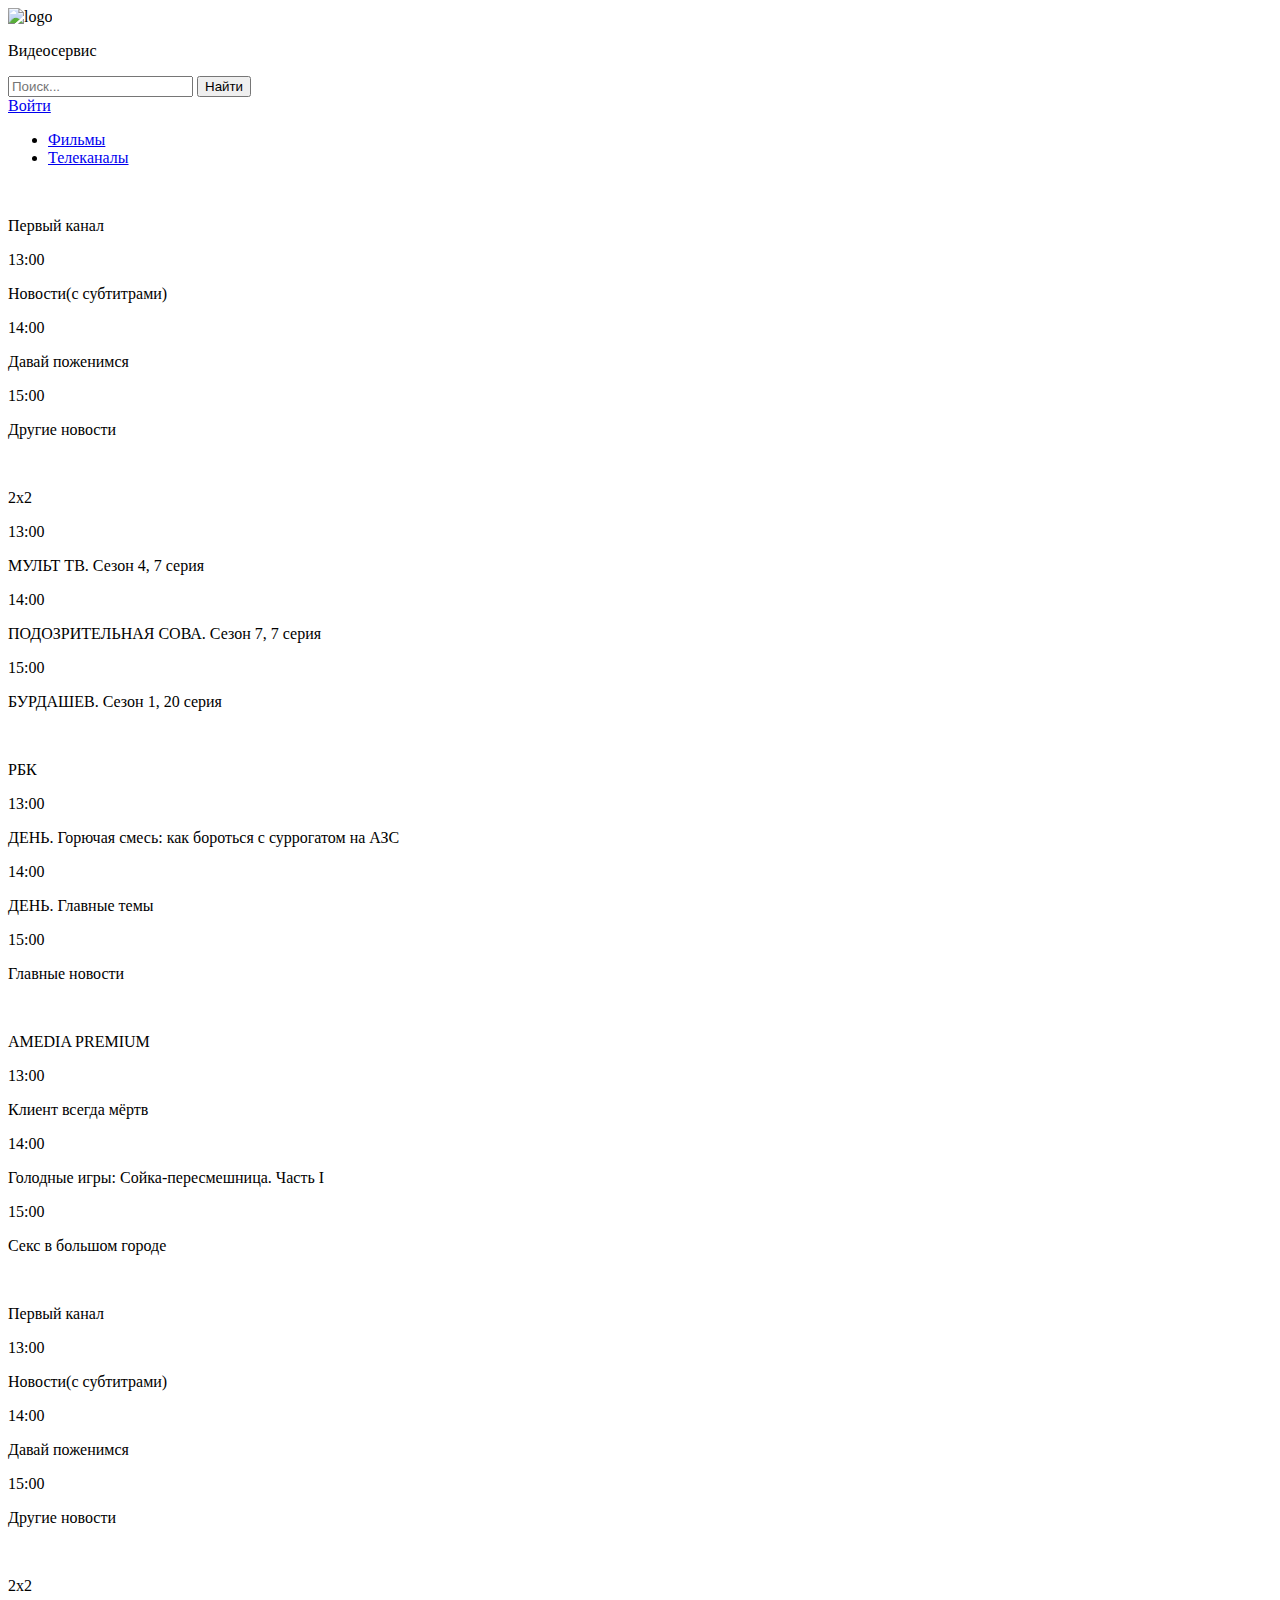
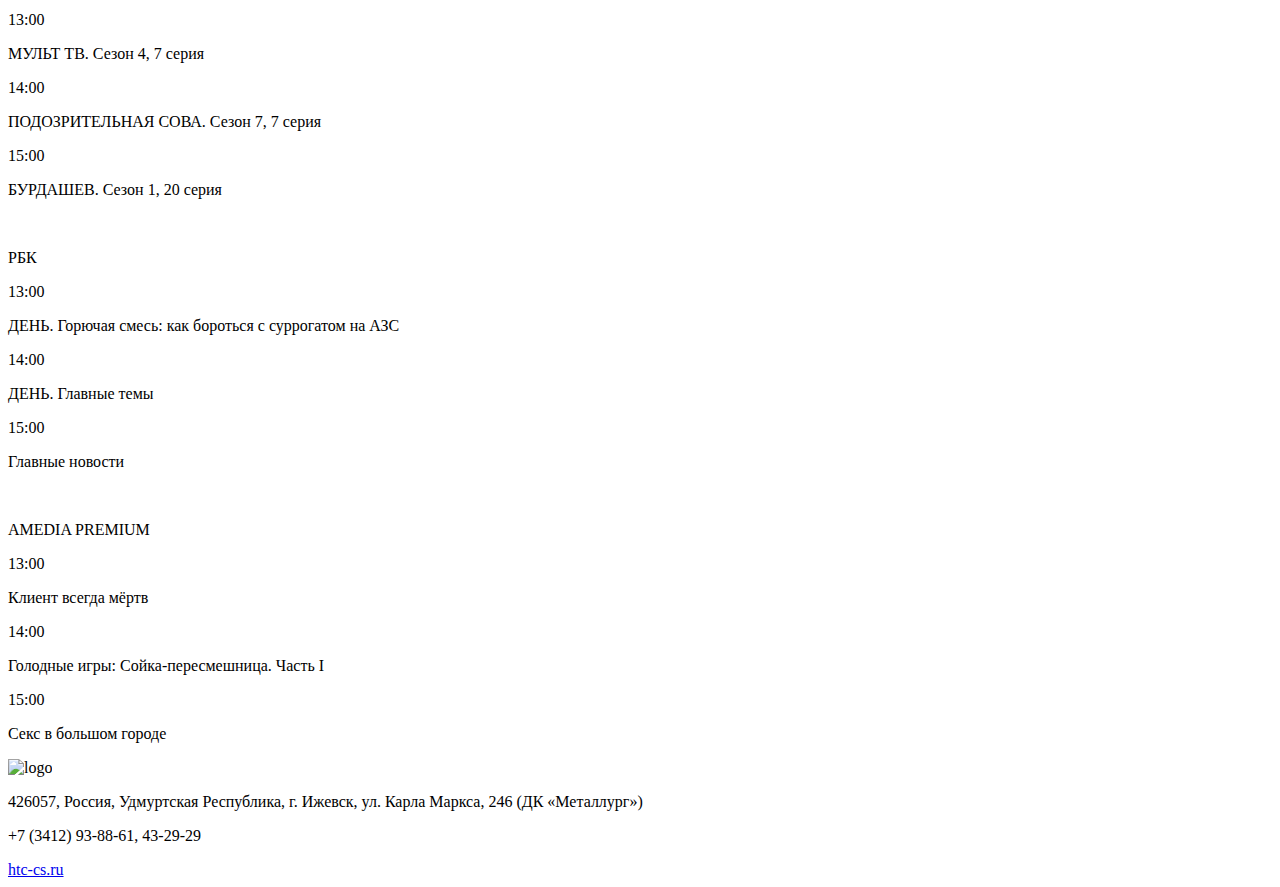
==== canals.html @ c3267f97 "Add files via upload" ====
<!DOCTYPE html>
<html lang="en">
  <head>
    <meta charset="UTF-8" />
    <meta name="viewport" content="width=device-width, initial-scale=1.0" />
    <link rel="stylesheet" href="css/style.css" />
    <title>Телеканалы</title>
  </head>
  <body>
    <div class="container">
      <header class="header">
        <div class="header__logo">
          <img src="img/sign.png" alt="logo" />
          <p class="header__logo_name">Видеосервис</p>
        </div>
        <form class="header__search">
          <input
            class="header__search_txt"
            type="text"
            placeholder="Поиск..."
          />
          <input class="header__search_btn" type="button" value="Найти" />
        </form>
        <form class="header__login" action="">
            <a href="sign.html" class="header__login_btn" type="button" >Войти</a>
          </form>
      </header>

      <main>
        <nav>
          <ul class="nav__ul">
            <li class="nav__ul_li">
              <a class="nav__ul_a" href="index.html">Фильмы</a>
            </li>
            <li class="nav__ul_li">
              <a class="nav__ul_a" href="canals.html">Телеканалы</a>
            </li>
          </ul>
        </nav>
        <div class="skroll">
        <div class="telegid">
            <div class="telegid_item">
                <div class="img_holder">
                    <img src="img/1st.png" alt="">
                </div>
                <div class="text_holder">
                    <p>Первый канал</p>
                    <div class="main_text">
                        <div class="telegid_time first">
                            <p>13:00</p>
                            <p>Новости(с субтитрами)</p>
                        </div>
                        <div class="telegid_time">
                            <p>14:00</p>
                            <p>Давай поженимся</p>
                        </div>
                        <div class="telegid_time">
                            <p>15:00</p>
                            <p>Другие новости</p>
                        </div>
                    </div>
                </div>
            </div>

            <div class="telegid_item">
                <div class="img_holder">
                    <img src="img/2x2.png" alt="">
                </div>
                <div class="text_holder">
                    <p>2x2</p>
                    <div class="main_text">
                        <div class="telegid_time first">
                            <p>13:00</p>
                            <p>МУЛЬТ ТВ. Сезон 4, 7 серия</p>
                        </div>
                        <div class="telegid_time">
                            <p>14:00</p>
                            <p>ПОДОЗРИТЕЛЬНАЯ СОВА. Сезон 7, 7 серия</p>
                        </div>
                        <div class="telegid_time">
                            <p>15:00</p>
                            <p>БУРДАШЕВ. Сезон 1, 20 серия</p>
                        </div>
                    </div>
                </div>
            </div>

            <div class="telegid_item">
                <div class="img_holder">
                    <img src="img/rbc.png" alt="">
                </div>
                <div class="text_holder">
                    <p>РБК</p>
                    <div class="main_text">
                        <div class="telegid_time first">
                            <p>13:00</p>
                            <p>ДЕНЬ. Горючая смесь: как бороться с суррогатом на АЗС</p>
                        </div>
                        <div class="telegid_time">
                            <p>14:00</p>
                            <p>ДЕНЬ. Главные темы</p>
                        </div>
                        <div class="telegid_time">
                            <p>15:00</p>
                            <p>Главные новости</p>
                        </div>
                    </div>
                </div>
            </div>

            <div class="telegid_item">
                <div class="img_holder">
                    <img src="img/amedia.png" alt="">
                </div>
                <div class="text_holder">
                    <p>AMEDIA PREMIUM</p>
                    <div class="main_text">
                        <div class="telegid_time first">
                            <p>13:00</p>
                            <p>Клиент всегда мёртв</p>
                        </div>
                        <div class="telegid_time">
                            <p>14:00</p>
                            <p>Голодные игры: Сойка-пересмешница. Часть I</p>
                        </div>
                        <div class="telegid_time">
                            <p>15:00</p>
                            <p>Секс в большом городе</p>
                        </div>
                    </div>
                </div>
            </div>
            <div class="telegid_item">
              <div class="img_holder">
                  <img src="img/1st.png" alt="">
              </div>
              <div class="text_holder">
                  <p>Первый канал</p>
                  <div class="main_text">
                      <div class="telegid_time first">
                          <p>13:00</p>
                          <p>Новости(с субтитрами)</p>
                      </div>
                      <div class="telegid_time">
                          <p>14:00</p>
                          <p>Давай поженимся</p>
                      </div>
                      <div class="telegid_time">
                          <p>15:00</p>
                          <p>Другие новости</p>
                      </div>
                  </div>
              </div>
          </div>

          <div class="telegid_item">
              <div class="img_holder">
                  <img src="img/2x2.png" alt="">
              </div>
              <div class="text_holder">
                  <p>2x2</p>
                  <div class="main_text">
                      <div class="telegid_time first">
                          <p>13:00</p>
                          <p>МУЛЬТ ТВ. Сезон 4, 7 серия</p>
                      </div>
                      <div class="telegid_time">
                          <p>14:00</p>
                          <p>ПОДОЗРИТЕЛЬНАЯ СОВА. Сезон 7, 7 серия</p>
                      </div>
                      <div class="telegid_time">
                          <p>15:00</p>
                          <p>БУРДАШЕВ. Сезон 1, 20 серия</p>
                      </div>
                  </div>
              </div>
          </div>

          <div class="telegid_item">
              <div class="img_holder">
                  <img src="img/rbc.png" alt="">
              </div>
              <div class="text_holder">
                  <p>РБК</p>
                  <div class="main_text">
                      <div class="telegid_time first">
                          <p>13:00</p>
                          <p>ДЕНЬ. Горючая смесь: как бороться с суррогатом на АЗС</p>
                      </div>
                      <div class="telegid_time">
                          <p>14:00</p>
                          <p>ДЕНЬ. Главные темы</p>
                      </div>
                      <div class="telegid_time">
                          <p>15:00</p>
                          <p>Главные новости</p>
                      </div>
                  </div>
              </div>
          </div>

          <div class="telegid_item">
              <div class="img_holder">
                  <img src="img/amedia.png" alt="">
              </div>
              <div class="text_holder">
                  <p>AMEDIA PREMIUM</p>
                  <div class="main_text">
                      <div class="telegid_time first">
                          <p>13:00</p>
                          <p>Клиент всегда мёртв</p>
                      </div>
                      <div class="telegid_time">
                          <p>14:00</p>
                          <p>Голодные игры: Сойка-пересмешница. Часть I</p>
                      </div>
                      <div class="telegid_time">
                          <p>15:00</p>
                          <p>Секс в большом городе</p>
                      </div>
                  </div>
              </div>
          </div>
        </div>
      </main>
    </div>

    <footer class="footer">
      <div class="container footer__container">
        <img class="footer__img" src="img/logo.png" alt="logo" />
        <div class="footer__info">
          <p class="footer__info_p">
            426057, Россия, Удмуртская Республика, г. Ижевск, ул. Карла Маркса,
            246 (ДК «Металлург»)
          </p>
          <p class="footer__info_p footer__par2">
            +7 (3412) 93-88-61, 43-29-29
          </p>
          <a class="footer__info_a" href="https://htc-cs.ru">htc-cs.ru</a>
        </div>
      </div>
    </footer>
  </body>
</html>
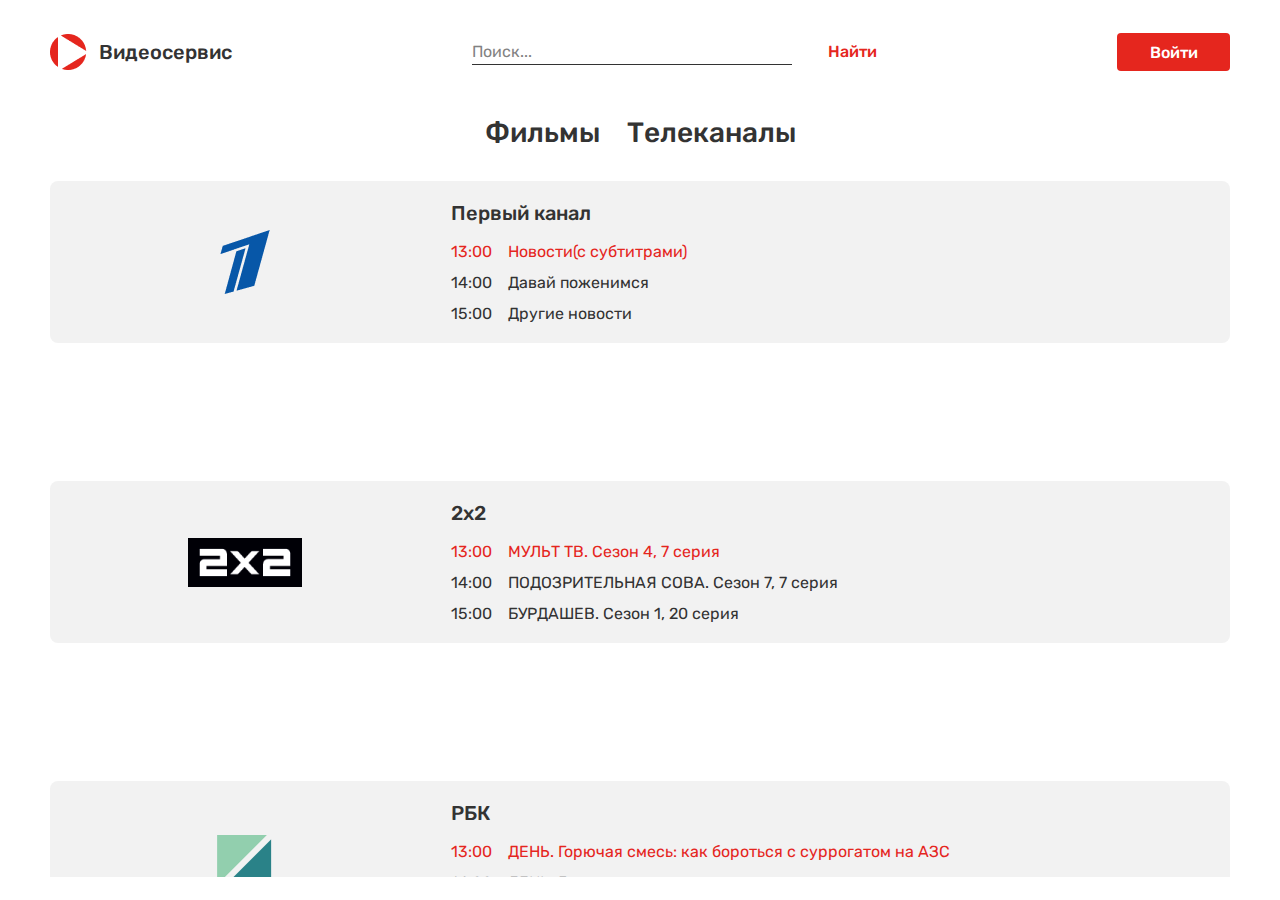
==== commit 28a27d8a: "Update canals.html" ====
--- a/canals.html
+++ b/canals.html
@@ -130,100 +130,6 @@
                     </div>
                 </div>
             </div>
-            <div class="telegid_item">
-              <div class="img_holder">
-                  <img src="img/1st.png" alt="">
-              </div>
-              <div class="text_holder">
-                  <p>Первый канал</p>
-                  <div class="main_text">
-                      <div class="telegid_time first">
-                          <p>13:00</p>
-                          <p>Новости(с субтитрами)</p>
-                      </div>
-                      <div class="telegid_time">
-                          <p>14:00</p>
-                          <p>Давай поженимся</p>
-                      </div>
-                      <div class="telegid_time">
-                          <p>15:00</p>
-                          <p>Другие новости</p>
-                      </div>
-                  </div>
-              </div>
-          </div>
-
-          <div class="telegid_item">
-              <div class="img_holder">
-                  <img src="img/2x2.png" alt="">
-              </div>
-              <div class="text_holder">
-                  <p>2x2</p>
-                  <div class="main_text">
-                      <div class="telegid_time first">
-                          <p>13:00</p>
-                          <p>МУЛЬТ ТВ. Сезон 4, 7 серия</p>
-                      </div>
-                      <div class="telegid_time">
-                          <p>14:00</p>
-                          <p>ПОДОЗРИТЕЛЬНАЯ СОВА. Сезон 7, 7 серия</p>
-                      </div>
-                      <div class="telegid_time">
-                          <p>15:00</p>
-                          <p>БУРДАШЕВ. Сезон 1, 20 серия</p>
-                      </div>
-                  </div>
-              </div>
-          </div>
-
-          <div class="telegid_item">
-              <div class="img_holder">
-                  <img src="img/rbc.png" alt="">
-              </div>
-              <div class="text_holder">
-                  <p>РБК</p>
-                  <div class="main_text">
-                      <div class="telegid_time first">
-                          <p>13:00</p>
-                          <p>ДЕНЬ. Горючая смесь: как бороться с суррогатом на АЗС</p>
-                      </div>
-                      <div class="telegid_time">
-                          <p>14:00</p>
-                          <p>ДЕНЬ. Главные темы</p>
-                      </div>
-                      <div class="telegid_time">
-                          <p>15:00</p>
-                          <p>Главные новости</p>
-                      </div>
-                  </div>
-              </div>
-          </div>
-
-          <div class="telegid_item">
-              <div class="img_holder">
-                  <img src="img/amedia.png" alt="">
-              </div>
-              <div class="text_holder">
-                  <p>AMEDIA PREMIUM</p>
-                  <div class="main_text">
-                      <div class="telegid_time first">
-                          <p>13:00</p>
-                          <p>Клиент всегда мёртв</p>
-                      </div>
-                      <div class="telegid_time">
-                          <p>14:00</p>
-                          <p>Голодные игры: Сойка-пересмешница. Часть I</p>
-                      </div>
-                      <div class="telegid_time">
-                          <p>15:00</p>
-                          <p>Секс в большом городе</p>
-                      </div>
-                  </div>
-              </div>
-          </div>
-        </div>
-      </main>
-    </div>
 
     <footer class="footer">
       <div class="container footer__container">
--- a/css/style.css
+++ b/css/style.css
@@ -0,0 +1,462 @@
+* {
+  margin: 0;
+  padding: 0;
+}
+
+@font-face {
+  font-family: Rubik-Medium;
+  src: url(../fonts/Rubik-Medium.ttf);
+}
+
+@font-face {
+  font-family: Rubik-Regular;
+  src: url(../fonts/Rubik-Regular.ttf);
+}
+
+input {
+  border: none;
+}
+
+label {
+  font-family: Rubik-Regular;
+  font-size: 16px;
+  color: #828282;
+}
+
+.wrapper {
+  width: 100%;
+  height: 100vh;
+  background-color: #000000b7;
+  display: flex;
+  align-items: center;
+  justify-content: center;
+  position: fixed;
+  z-index: 50;
+}
+
+.container {
+  width: 1180px;
+  /* height: 100vh; */
+  /* background-color: cadetblue; */
+  margin: 0 auto;
+}
+
+.header {
+  height: 40px;
+  /* background-color: bisque; */
+  display: flex;
+  justify-content: space-between;
+  align-items: center;
+  padding-top: 32px;
+}
+
+.sign {
+  display: flex;
+  flex-direction: column;
+  align-items: center;
+  background-color: #d35f5f;
+  width: 320px;
+  height: 406px;
+  gap: 24px;
+  border-radius: 8px;
+}
+
+.sign {
+  font-family: Rubik-Medium;
+  font-size: 24px;
+  color: #333333;
+  text-align: center;
+  margin-top: 32px;
+}
+
+.form {
+  height: 270px;
+  width: 232px;
+  padding-top: 10px;
+  padding-bottom: 10px;
+  display: flex;
+  flex-direction: column;
+  align-items: center;
+  justify-content: space-between;
+}
+
+.inputs {
+  display: flex;
+  width: 100%;
+  flex-direction: column;
+  gap: 24px;
+}
+
+.form_login,
+.form_password {
+  border-bottom: #333333 solid 1px;
+}
+
+.form_remember {
+  display: flex;
+  flex-direction: row;
+  gap: 8px;
+}
+
+.form_btn {
+  width: 113px;
+  height: 38px;
+  background: #e5261e;
+  border: none;
+  border-radius: 4px;
+  color: #ffffff;
+  font-family: Rubik-Medium;
+  font-size: 16px;
+}
+
+.header__logo {
+  display: flex;
+  align-items: center;
+}
+
+.header__logo_name {
+  margin-left: 11.88px;
+  font-size: 20px;
+  font-family: Rubik-Medium;
+  color: #333333;
+}
+
+.header__search_txt {
+  width: 320px;
+  height: 25px;
+  border: none;
+  border-bottom: 1px solid #333333;
+  font-family: Rubik-Medium;
+  font-size: 16px;
+  color: #333333;
+}
+
+.header__search_txt::placeholder {
+  font-size: 16px;
+  color: #828282;
+  font-family: Rubik-Regular;
+}
+
+.header__search_txt:focus {
+  outline: none;
+}
+
+.header__search_btn {
+  background: none;
+  border: none;
+  font-family: Rubik-Medium;
+  color: #e5261e;
+  font-size: 16px;
+  margin-left: 32px;
+}
+
+.header__login_btn {
+  width: 113px;
+  height: 38px;
+  background: #e5261e;
+  border: none;
+  border-radius: 4px;
+  color: #ffffff;
+  font-family: Rubik-Medium;
+  font-size: 16px;
+  text-decoration: none;
+  display: flex;
+  justify-content: center;
+  align-items: center;
+}
+
+.header__login_btn:hover {
+  background: #cc221b;
+}
+
+.nav__ul {
+  display: flex;
+  width: 311px;
+  justify-content: space-between;
+  margin: 44px auto 32px auto;
+}
+
+.nav__ul_li {
+  list-style-type: none;
+}
+
+.nav__ul_a {
+  text-decoration: none;
+  font-family: Rubik-Medium;
+  font-size: 28px;
+  color: #333333;
+}
+
+.nav__ul_a:focus,
+.nav__ul_a:active {
+  color: #e5261e;
+  border-bottom: #e5261e solid 2px;
+  padding-bottom: 9px;
+}
+
+.new__header {
+  font-family: Rubik-Medium;
+  font-size: 24px;
+  color: #333333;
+}
+
+.movies {
+  display: flex;
+  justify-content: space-between;
+}
+
+.movies__item {
+  position: relative;
+  width: 280px;
+}
+
+.movies__item_img {
+  border-radius: 8px;
+  margin: 16px 0;
+}
+
+.movies__item_txt {
+  color: #333333;
+  font-size: 20px;
+  font-family: Rubik-Regular;
+}
+
+.movies__item_description {
+  width: 280px;
+  height: 370px;
+  background-color: rgba(51, 51, 51, 0.8);
+  color: #f2f2f2;
+  line-height: 140%;
+  border-radius: 8px;
+  font-family: Rubik-Regular;
+  font-size: 16px;
+  padding: 16px;
+  box-sizing: border-box;
+  position: absolute;
+  top: 16px;
+  left: 0px;
+  opacity: 0;
+}
+
+.movies__item:hover .movies__item_description {
+  opacity: 1;
+}
+
+.ganres {
+  margin-top: 32px;
+}
+
+.ganres__gallery {
+  display: flex;
+  justify-content: space-between;
+  margin-top: 16px;
+}
+
+.ganres__item {
+  width: 280px;
+  height: 208px;
+  border-radius: 6px;
+  box-shadow: inset 0px 0px 16px rgba(0, 0, 0, 0.15);
+  display: flex;
+  align-items: center;
+  justify-content: center;
+  flex-direction: column;
+  position: relative;
+  opacity: 0.8;
+}
+
+.ganres__item:hover {
+  opacity: 1;
+}
+
+.ganres_bkg-comedy {
+  background: linear-gradient(127.83deg, #f2c94c 8.44%, #f29a4a 91.36%);
+}
+
+.ganres_bkg-drama {
+  background: linear-gradient(127.83deg, #f2994a 8.44%, #eb5757 91.36%);
+}
+
+.ganres_bkg-fantastic {
+  background: linear-gradient(127.83deg, #56ccf2 8.44%, #2f80ed 91.36%);
+}
+
+.ganres_bkg-horror {
+  background: linear-gradient(127.83deg, #828282 8.44%, #333333 91.36%);
+}
+
+.ganres_emj {
+  font-size: 48px;
+}
+
+.ganres__txt {
+  font-size: 20px;
+  font-family: Rubik-Regular;
+  color: #ffffff;
+  position: absolute;
+  top: 160px;
+}
+
+.footer {
+  background-color: #f2f2f2;
+  height: 120px;
+  margin-top: 72px;
+  display: flex;
+  align-items: center;
+}
+
+.footer__container {
+  display: flex;
+}
+
+.footer__img {
+  margin-right: 39.98px;
+  height: 64px;
+}
+
+.footer__info_p {
+  font-family: Rubik-Regular;
+  font-size: 16px;
+  color: #333333;
+}
+
+.footer__par2 {
+  margin: 6px 0 10px 0;
+}
+
+.footer__info_a {
+  text-decoration: none;
+  color: #1f4766;
+  font-family: Rubik-Medium;
+  font-size: 16px;
+}
+
+.skroll {
+  overflow-y: scroll;
+  height: 696px;
+  overflow-x: hidden;
+  width: 1200px;
+}
+.skroll::-webkit-scrollbar {
+  width: 6px;
+}
+
+.skroll::-webkit-scrollbar-track {
+  background-color: #f2f2f2;
+  border-radius: 2px;
+  padding: auto;
+}
+
+.skroll::-webkit-scrollbar-thumb {
+  border-radius: 8px;
+  height: 500px;
+  background-color: #bdbdbd;
+}
+
+.telegid {
+  width: 1180px;
+  height: 1392px;
+  display: flex;
+  flex-direction: column;
+  align-items: center;
+  justify-content: space-between;
+}
+
+.telegid_item {
+  width: 1180px;
+  height: 162px;
+  display: flex;
+  justify-content: space-between;
+  align-items: center;
+  background-color: #f2f2f2;
+  border-radius: 8px;
+}
+
+.img_holder {
+  width: 33%;
+  display: flex;
+  justify-content: center;
+  align-items: center;
+}
+
+.text_holder {
+  width: 66%;
+  display: flex;
+  flex-direction: column;
+  justify-content: center;
+  align-items: flex-start;
+  gap: 17px;
+}
+
+.text_holder p {
+  font-size: 20px;
+  font-family: Rubik-Medium;
+  color: #333333;
+}
+
+.main_text {
+  display: flex;
+  flex-direction: column;
+  gap: 12px;
+}
+
+.telegid_time p {
+  text-align: left;
+  font-size: 16px;
+  font-family: Rubik-Regular;
+  color: #333333;
+}
+
+.telegid_time {
+  display: flex;
+  align-items: center;
+  gap: 16px;
+}
+
+.first p {
+  color: #e5261e;
+}
+
+
+@media (max-width: 390px) {
+  .container {
+    width: 100%;
+    padding: 15 30px;
+  }
+  
+  .header {
+    flex-direction: column;
+    align-items: flex-start;
+    padding: 30px 15;
+  }
+
+  .header__logo_name {
+    font-size: 16px;
+  }
+
+  .nav__ul {
+    flex-direction: column;
+    align-items: flex-start;
+    gap: 19px;
+  }
+
+  .movies, .ganres__gallery {
+    flex-direction: column;
+    gap: 19px;
+  }
+
+  .movies__item, .ganres__item {
+    width: 100%;
+  }
+
+  .footer {
+    flex-direction: column;
+    align-items: center;
+    text-align: center;
+  }
+
+  .footer__info_p {
+    font-size: 14px;
+  }
+}
+
